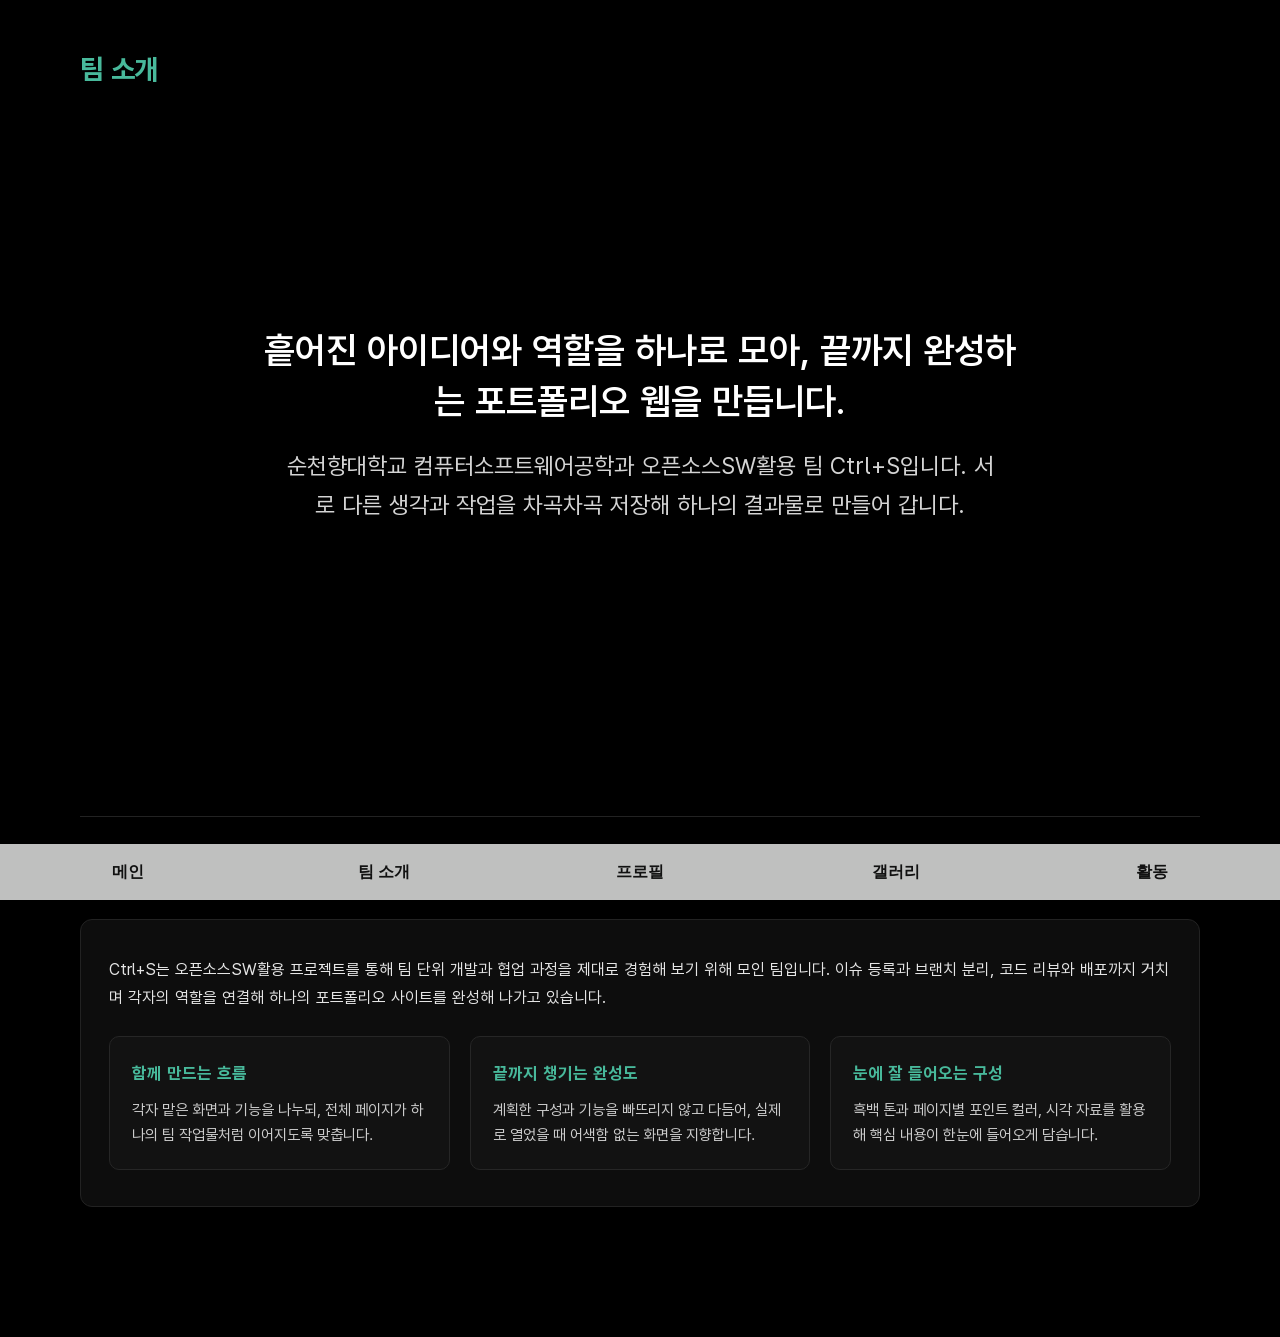
==== about.html @ a3546a50 "팀 소개 페이지 구현" ====
<!DOCTYPE html>
<html lang="ko">

<head>
    <meta charset="UTF-8">
    <meta name="viewport" content="width=device-width, initial-scale=1.0">
    <title>팀 소개 | Team Portfolio</title>
    <style>
        @import url("./css/common.css");
        @import url("./css/about.css");
    </style>
</head>

<body>
    <main class="about-page">
        <section class="about-hero">
            <h1 class="about-page-label">팀 소개</h1>

            <div class="about-hero-center">
                <p class="about-goal">
                    흩어진 아이디어와 역할을 하나로 모아, 끝까지 완성하는 포트폴리오 웹을 만듭니다.
                </p>
                <p class="about-intro">
                    순천향대학교 컴퓨터소프트웨어공학과 오픈소스SW활용 팀 <strong>Ctrl+S</strong>입니다.
                    서로 다른 생각과 작업을 차곡차곡 저장해 하나의 결과물로 만들어 갑니다.
                </p>
            </div>
        </section>

        <section class="about-detail-section">
            <h2 class="about-detail-title">우리 팀 이야기</h2>

            <div class="about-detail-content">
                <p>
                    <strong>Ctrl+S</strong>는 오픈소스SW활용 프로젝트를 통해 팀 단위 개발과 협업 과정을
                    제대로 경험해 보기 위해 모인 팀입니다. 이슈 등록과 브랜치 분리, 코드 리뷰와 배포까지
                    거치며 각자의 역할을 연결해 하나의 포트폴리오 사이트를 완성해 나가고 있습니다.
                </p>

                <div class="about-detail-grid">
                    <article class="about-value-card">
                        <h3>함께 만드는 흐름</h3>
                        <p>각자 맡은 화면과 기능을 나누되, 전체 페이지가 하나의 팀 작업물처럼 이어지도록 맞춥니다.</p>
                    </article>

                    <article class="about-value-card">
                        <h3>끝까지 챙기는 완성도</h3>
                        <p>계획한 구성과 기능을 빠뜨리지 않고 다듬어, 실제로 열었을 때 어색함 없는 화면을 지향합니다.</p>
                    </article>

                    <article class="about-value-card">
                        <h3>눈에 잘 들어오는 구성</h3>
                        <p>흑백 톤과 페이지별 포인트 컬러, 시각 자료를 활용해 핵심 내용이 한눈에 들어오게 담습니다.</p>
                    </article>
                </div>
            </div>
        </section>
    </main>

    <nav class="navigation"></nav>
    <script src="js/nav.js"></script>
    <script src="js/common.js"></script>
    <script src="js/about.js"></script>
</body>

</html>
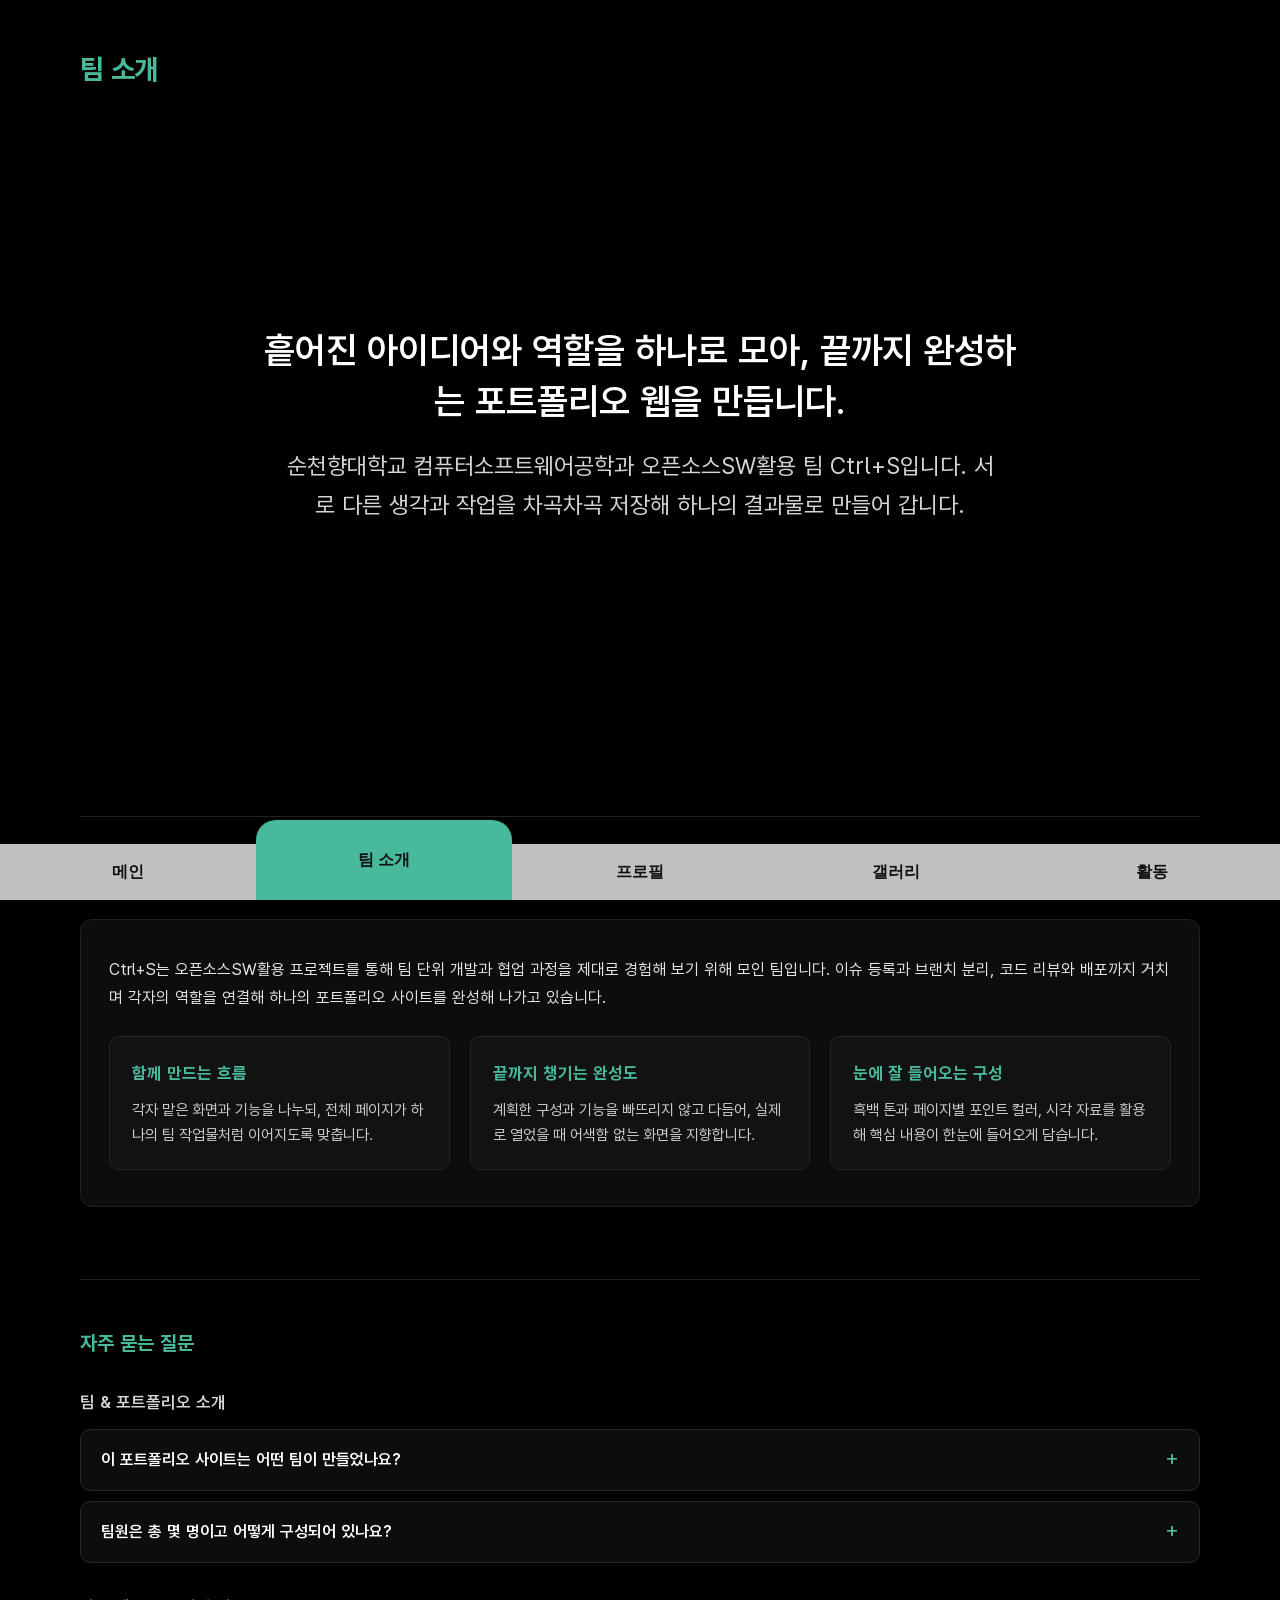
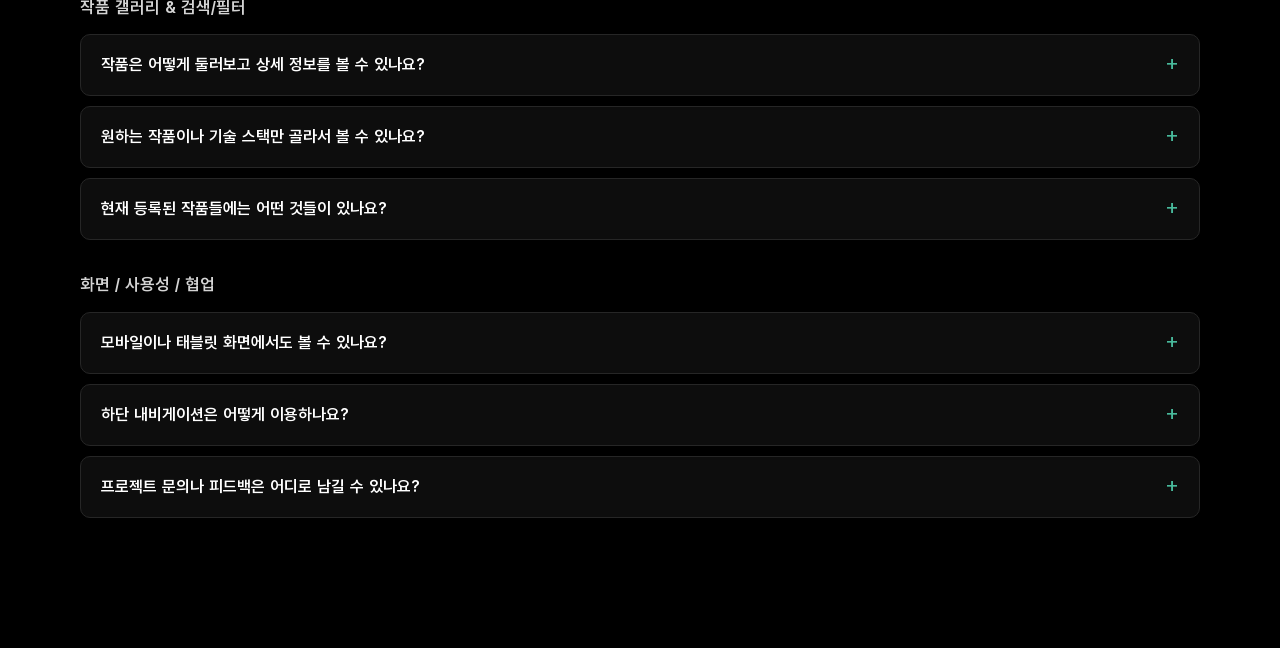
==== commit e45238ed: "FAQ추가" ====
--- a/about.html
+++ b/about.html
@@ -55,6 +55,60 @@
                 </div>
             </div>
         </section>
+
+        <section class="about-faq-section" aria-labelledby="about-faq-title">
+            <h2 class="about-detail-title" id="about-faq-title">자주 묻는 질문</h2>
+
+            <div class="about-faq-category">
+                <h3>팀 &amp; 포트폴리오 소개</h3>
+                <div class="about-faq-list">
+                    <details class="about-faq-item">
+                        <summary>이 포트폴리오 사이트는 어떤 팀이 만들었나요?</summary>
+                        <p>오픈소스 SW 활용 팀 프로젝트(<strong>Ctrl+S</strong>)를 통해 함께 만든 팀 포트폴리오 사이트입니다. 이슈 관리, 브랜치 분리, Pull Request 기반 협업 과정을 거쳐 각자 맡은 페이지와 기능을 구현했습니다.</p>
+                    </details>
+                    <details class="about-faq-item">
+                        <summary>팀원은 총 몇 명이고 어떻게 구성되어 있나요?</summary>
+                        <p>현재 나지성, 양한세, 이은서, 이규원 총 4명이 참여하고 있으며, 팀원 프로필 페이지에서 각자의 담당 역할과 상세 정보를 확인할 수 있습니다.</p>
+                    </details>
+                </div>
+            </div>
+
+            <div class="about-faq-category">
+                <h3>작품 갤러리 &amp; 검색/필터</h3>
+                <div class="about-faq-list">
+                    <details class="about-faq-item">
+                        <summary>작품은 어떻게 둘러보고 상세 정보를 볼 수 있나요?</summary>
+                        <p>갤러리나 검색 페이지에서 관심 있는 작품 카드를 클릭하면 프로젝트 개요, 기획 의도, 주요 기능, 사용 기술 스택, 외부 링크 등을 상세 모달로 확인할 수 있습니다.</p>
+                    </details>
+                    <details class="about-faq-item">
+                        <summary>원하는 작품이나 기술 스택만 골라서 볼 수 있나요?</summary>
+                        <p>작품 검색 페이지에서 키워드(프로젝트명, 작성자, 설명 등)를 입력하거나 기술 스택 필터 버튼을 선택해 원하는 작품을 빠르게 찾아볼 수 있습니다.</p>
+                    </details>
+                    <details class="about-faq-item">
+                        <summary>현재 등록된 작품들에는 어떤 것들이 있나요?</summary>
+                        <p>포커스 투두, 행복 도서관 웹 사이트, TodayLunch, 토스트 메이커 등 웹·모바일·게임·AI 분야의 다양한 프로젝트들이 포함되어 있습니다.</p>
+                    </details>
+                </div>
+            </div>
+
+            <div class="about-faq-category">
+                <h3>화면 / 사용성 / 협업</h3>
+                <div class="about-faq-list">
+                    <details class="about-faq-item">
+                        <summary>모바일이나 태블릿 화면에서도 볼 수 있나요?</summary>
+                        <p>네, 데스크톱뿐 아니라 태블릿과 모바일 화면 너비에 맞춰 레이아웃이 조정되도록 반응형으로 구성되어 있습니다.</p>
+                    </details>
+                    <details class="about-faq-item">
+                        <summary>하단 내비게이션은 어떻게 이용하나요?</summary>
+                        <p>화면 하단 고정 내비게이션을 통해 메인, 팀 소개, 프로필, 갤러리, 검색/활동 등 주요 페이지로 바로 이동할 수 있습니다.</p>
+                    </details>
+                    <details class="about-faq-item">
+                        <summary>프로젝트 문의나 피드백은 어디로 남길 수 있나요?</summary>
+                        <p>안내된 연락처/문의 경로 또는 GitHub 저장소의 Issue·Pull Request를 통해 의견이나 피드백을 남길 수 있습니다.</p>
+                    </details>
+                </div>
+            </div>
+        </section>
     </main>
 
     <nav class="navigation"></nav>
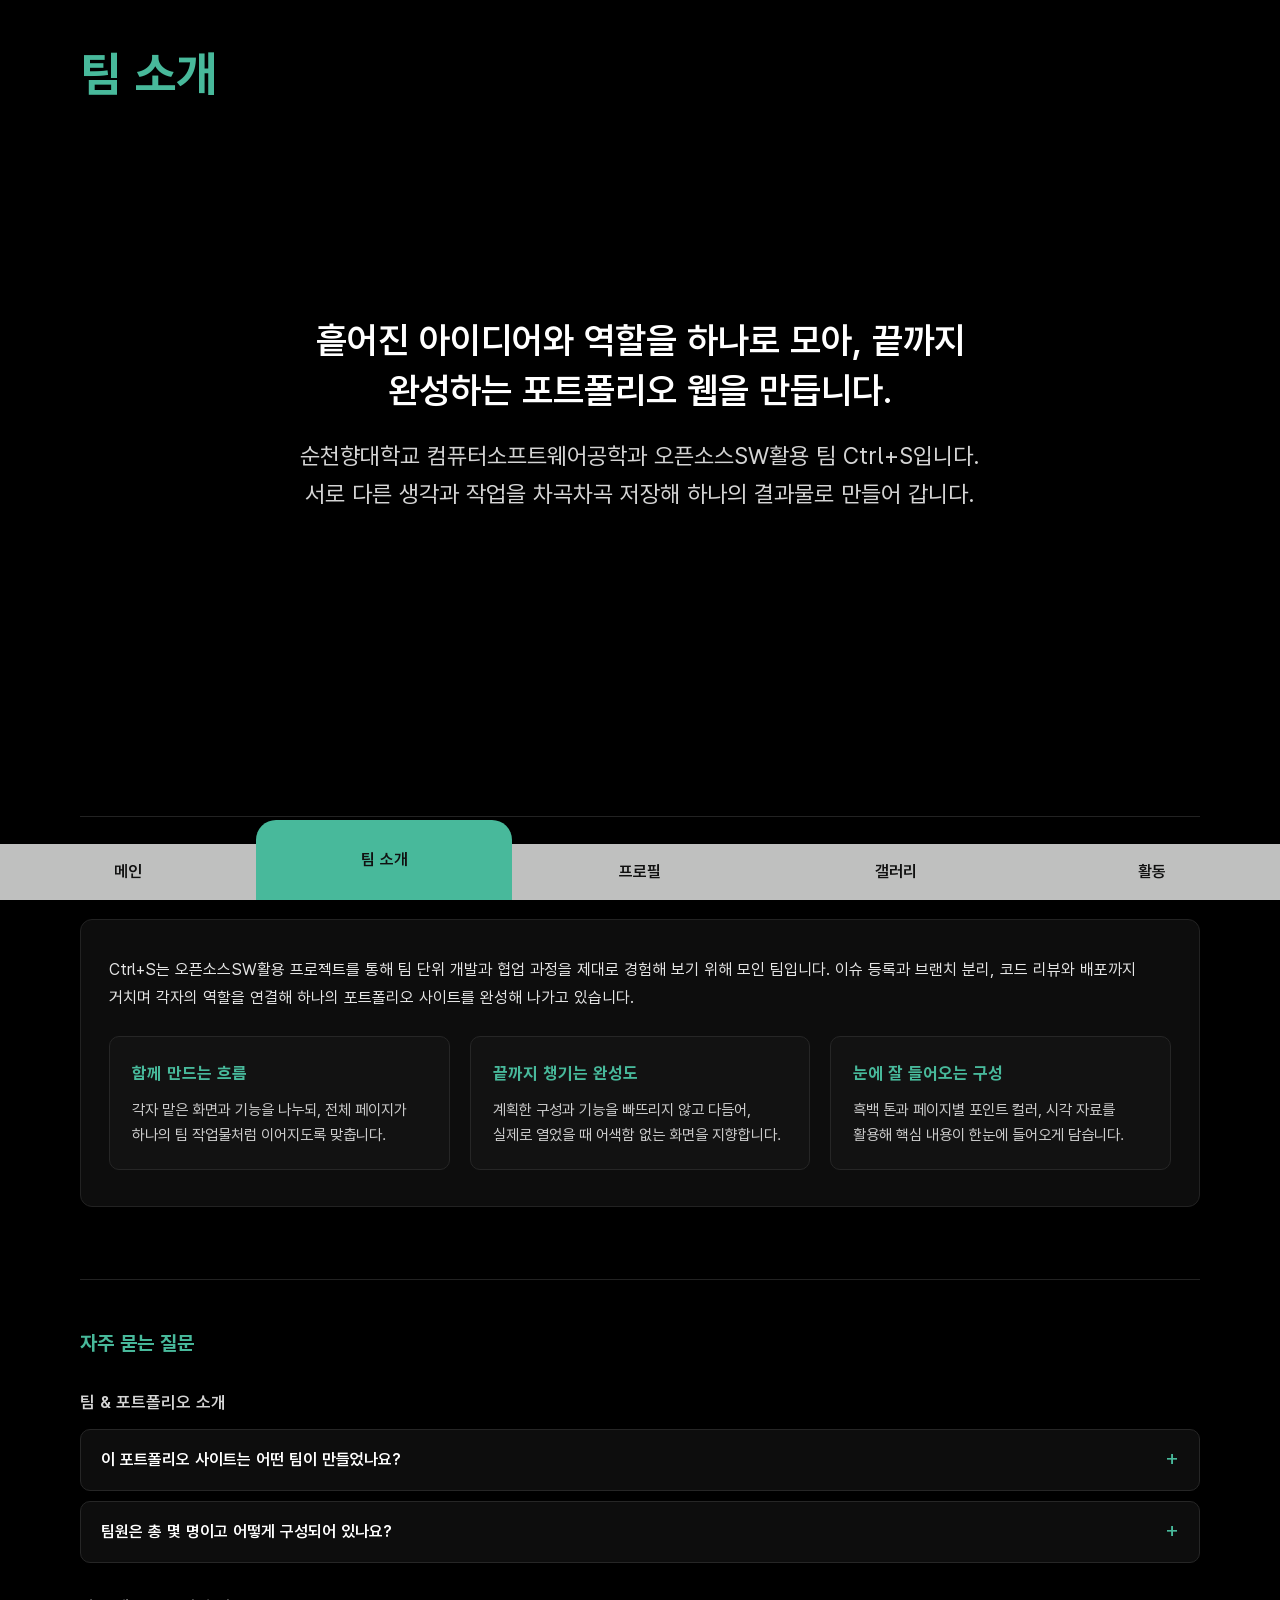
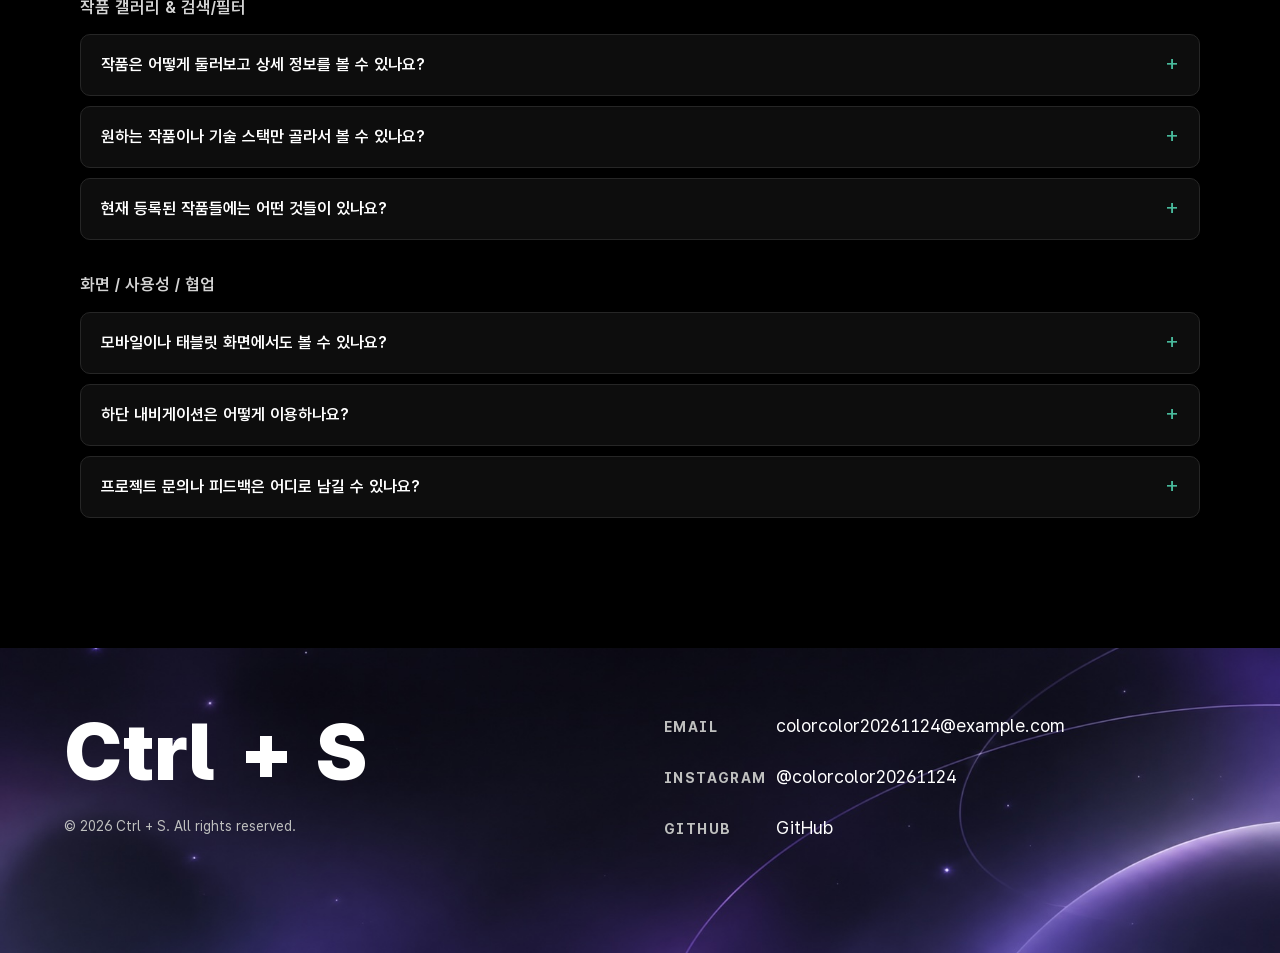
==== commit 758cea2a: "페이지 헤더 스타일 통일" ====
--- a/about.html
+++ b/about.html
@@ -14,7 +14,7 @@
 <body>
     <main class="about-page">
         <section class="about-hero">
-            <h1 class="about-page-label">팀 소개</h1>
+            <h1>팀 소개</h1>
 
             <div class="about-hero-center">
                 <p class="about-goal">
